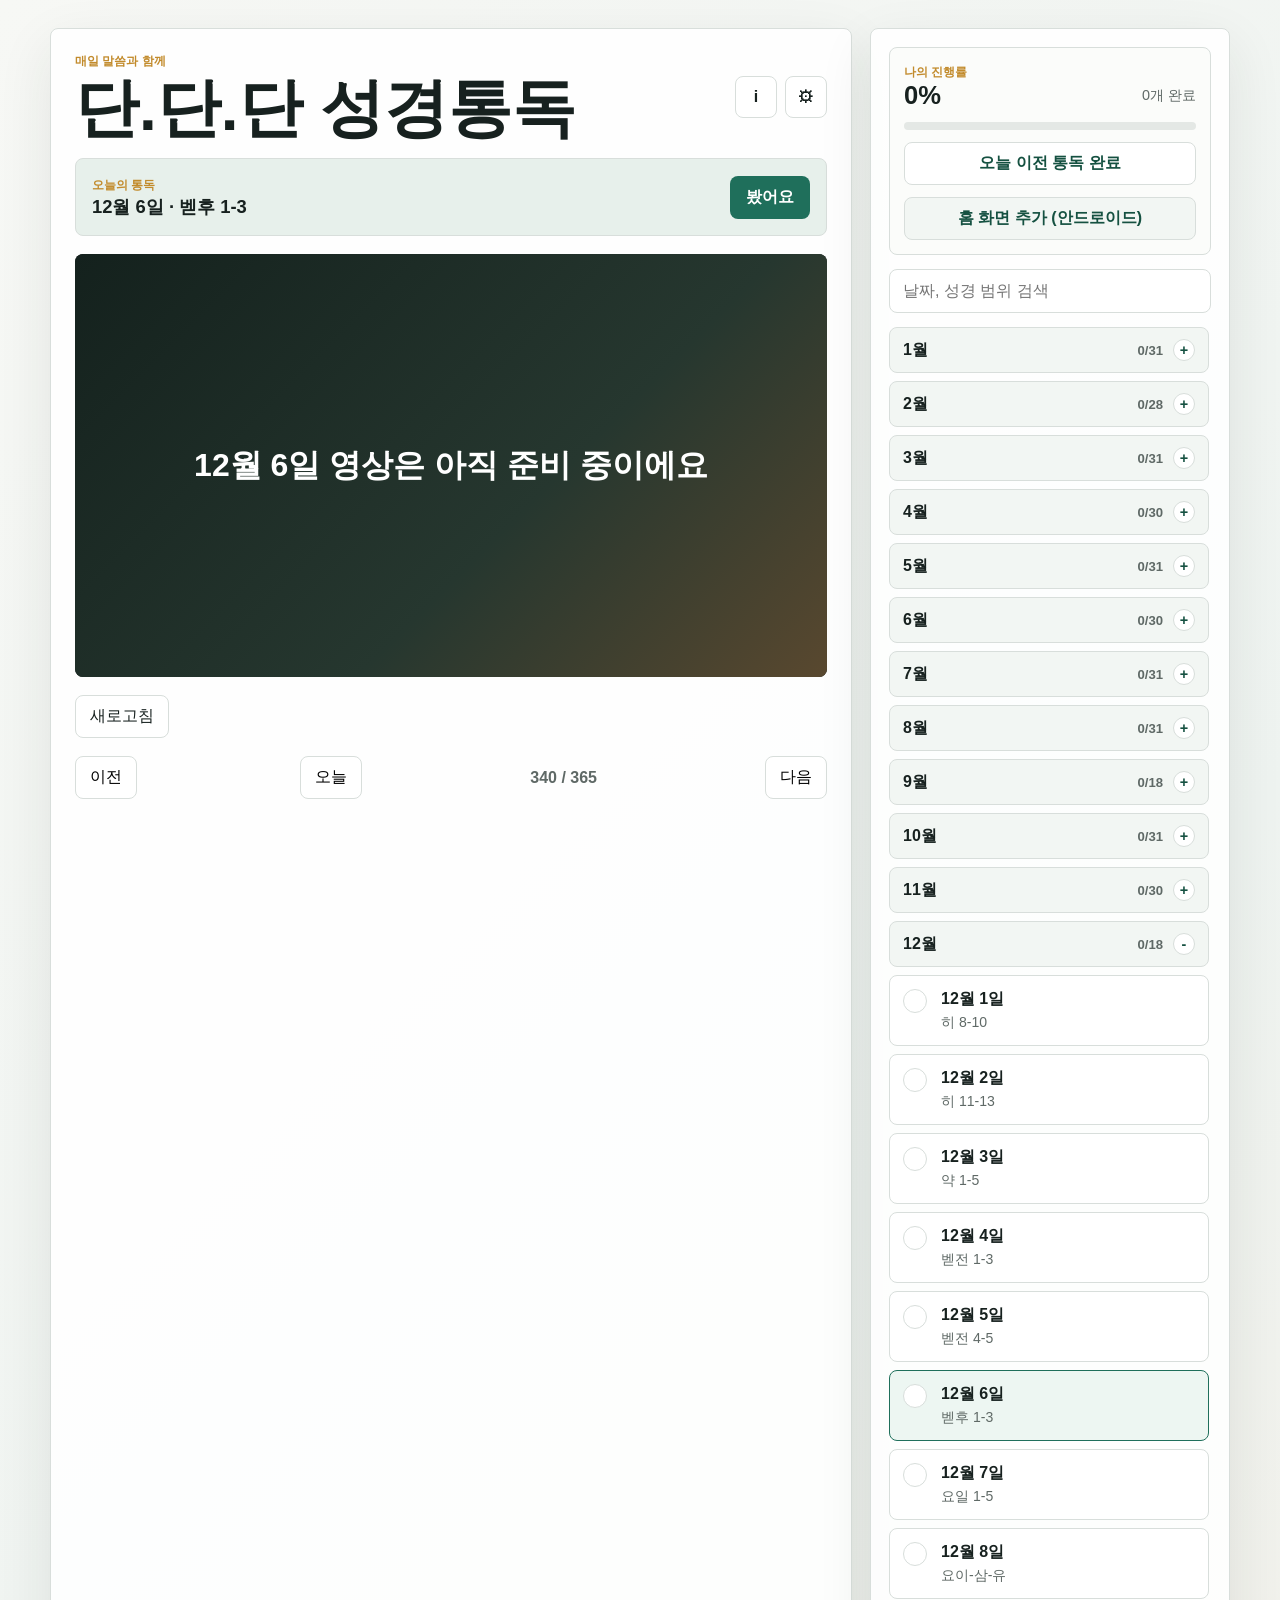
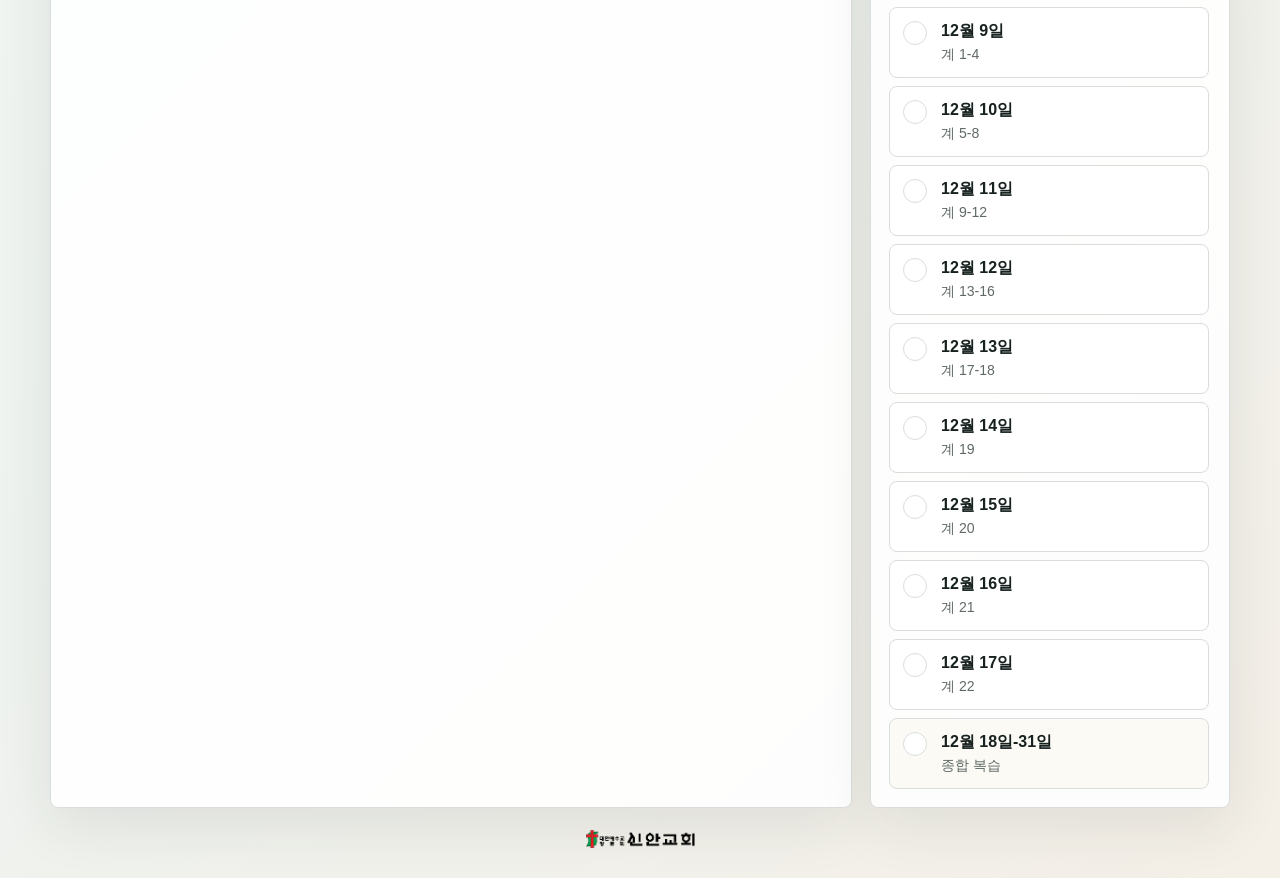
==== index.html @ 630aec78 "Add files via upload" ====
<!doctype html>
<html lang="ko">
  <head>
    <meta charset="utf-8" />
    <meta name="viewport" content="width=device-width, initial-scale=1" />
    <title>단.단.단 성경통독</title>
    <meta name="theme-color" content="#1f6f5b" />
    <meta name="apple-mobile-web-app-capable" content="yes" />
    <meta name="apple-mobile-web-app-title" content="단.단.단" />
    <link rel="manifest" href="./manifest.webmanifest?v=21" />
    <link rel="icon" href="./icon.svg" type="image/svg+xml" />
    <link rel="apple-touch-icon" href="./icon.svg" />
    <link rel="stylesheet" href="./styles.css?v=21" />
  </head>
  <body>
    <main class="app-shell">
      <section class="player-panel" aria-labelledby="app-title">
        <div class="topbar">
          <div class="brand-block">
            <p class="kicker">매일 말씀과 함께</p>
            <h1 id="app-title">단.단.단 성경통독</h1>
          </div>
          <div class="topbar-actions">
            <button class="icon-button" id="guideToggle" type="button" aria-label="앱 안내 열기" title="앱 안내">
              i
            </button>
            <button class="icon-button" id="settingsToggle" type="button" aria-label="설정 열기" title="설정">
              ⚙
            </button>
          </div>
        </div>

        <div class="today-strip">
          <div>
            <span class="label">오늘의 통독</span>
            <strong id="todayTitle">1일차 성경통독</strong>
          </div>
          <button id="completeToday" class="primary-action" type="button">봤어요</button>
        </div>

        <div class="video-frame">
          <iframe
            id="youtubePlayer"
            title="단.단.단 성경통독 영상"
            src=""
            allow="accelerometer; autoplay; clipboard-write; encrypted-media; gyroscope; picture-in-picture; web-share"
            allowfullscreen
          ></iframe>
          <div class="empty-player" id="emptyPlayer">
            <strong>교회 유튜브 재생목록을 연결해 주세요</strong>
            <button id="connectPlaylist" class="primary-action" type="button">재생목록 연결</button>
          </div>
        </div>
        <div class="video-actions">
          <button id="refreshApp" class="subtle-action" type="button">새로고침</button>
          <a class="youtube-link" id="openYoutube" href="#" target="_blank" rel="noreferrer">유튜브에서 열기</a>
        </div>

        <nav class="day-controls" aria-label="영상 이동">
          <button id="prevDay" type="button">이전</button>
          <button id="todayDay" type="button">오늘</button>
          <span id="dayPosition">1 / 1</span>
          <button id="nextDay" type="button">다음</button>
        </nav>
      </section>

      <aside class="list-panel" aria-label="통독 목록">
        <div class="progress-card">
          <span class="label">나의 진행률</span>
          <div class="progress-row">
            <strong id="progressText">0%</strong>
            <span id="progressCount">0개 완료</span>
          </div>
          <div class="progress-track" aria-hidden="true">
            <div id="progressFill"></div>
          </div>
          <button id="completeBeforeToday" class="secondary-action" type="button">오늘 이전 통독 완료</button>
          <button id="installApp" class="secondary-action install-action" type="button" hidden>홈 화면 추가 (안드로이드)</button>
        </div>

        <div class="search-row">
          <input id="searchInput" type="search" placeholder="날짜, 성경 범위 검색" aria-label="통독 영상 검색" />
        </div>

        <div class="playlist-list" id="playlistList"></div>
      </aside>
      <footer class="app-footer" aria-label="교회 로고">
        <img class="church-logo" src="./church-logo.png" alt="광명제일 신안교회" />
      </footer>
    </main>

    <dialog id="settingsDialog">
      <form method="dialog" class="settings-form">
        <div class="dialog-header">
          <h2>유튜브 연결</h2>
          <button class="icon-button" value="close" aria-label="닫기" title="닫기">×</button>
        </div>
        <label>
          재생목록 ID 또는 URL
          <input id="playlistInput" type="text" placeholder="https://www.youtube.com/playlist?list=..." />
        </label>
        <p>
          교회 유튜브 재생목록 주소를 붙여 넣으면 앱 전체가 그 목록으로 연결됩니다.
        </p>
        <menu>
          <button value="cancel" type="reset">취소</button>
          <button id="saveSettings" class="primary-action" value="default" type="button">저장</button>
        </menu>
      </form>
    </dialog>

    <dialog id="guideDialog">
      <form method="dialog" class="guide-dialog">
        <div class="dialog-header">
          <h2>앱 안내</h2>
          <button class="icon-button" value="close" aria-label="닫기" title="닫기">×</button>
        </div>

        <section class="guide-section" aria-labelledby="guide-install-title">
          <h3 id="guide-install-title">홈 화면에 바로가기 만들기</h3>
          <div class="guide-grid">
            <article class="guide-item">
              <span class="guide-icon" aria-hidden="true">
                <svg viewBox="0 0 24 24">
                  <rect x="6" y="2.5" width="12" height="19" rx="2.5"></rect>
                  <path d="M10 18.5h4"></path>
                  <path d="M12 6v7"></path>
                  <path d="M9.5 8.5 12 6l2.5 2.5"></path>
                </svg>
              </span>
              <div>
                <strong>아이폰</strong>
                <p>
                  Safari에서 앱 주소(dan.shinan.or.kr)를 연 뒤, 공유 버튼
                  <span class="inline-share-icon" aria-label="공유 버튼">
                    <svg viewBox="0 0 24 24" aria-hidden="true">
                      <path d="M12 3v12"></path>
                      <path d="M7.5 7.5 12 3l4.5 4.5"></path>
                      <path d="M5 11v8h14v-8"></path>
                    </svg>
                  </span>
                  을 누르고 <b>홈 화면에 추가</b>를 선택하세요.
                </p>
              </div>
            </article>

            <article class="guide-item">
              <span class="guide-icon" aria-hidden="true">
                <svg viewBox="0 0 24 24">
                  <path d="M12 3a9 9 0 1 0 9 9h-9z"></path>
                  <path d="M12 3v9h9"></path>
                  <path d="M12 12 6.5 20"></path>
                </svg>
              </span>
              <div>
                <strong>안드로이드</strong>
                <p>Chrome에서 앱 주소(dan.shinan.or.kr)로 들어간 후, 앱 안의 <b>홈 화면 추가 (안드로이드)</b> 버튼을 누르세요.</p>
              </div>
            </article>
          </div>
        </section>

        <section class="guide-notice" aria-labelledby="guide-video-title">
          <span class="guide-icon notice-icon" aria-hidden="true">
            <svg viewBox="0 0 24 24">
              <path d="M10 8 16 12l-6 4z"></path>
              <rect x="3" y="5" width="18" height="14" rx="3"></rect>
            </svg>
          </span>
          <div>
            <h3 id="guide-video-title">영상 연결 안내</h3>
            <p>
              이 앱은 교회 유튜브 영상을 연결해서 보여줍니다. 유튜브에 영상이 올라온 뒤 앱에 반영되기까지
              시간이 조금 걸릴 수 있어요. 영상이 보이지 않으면 <b>새로고침</b>을 눌러 주세요.
            </p>
          </div>
        </section>
      </form>
    </dialog>

    <script>
      (() => {
        const cacheStamp = new Date().toISOString().slice(0, 16).replace(/\D/g, "");
        const loadScript = (src) =>
          new Promise((resolve, reject) => {
            const script = document.createElement("script");
            script.src = src;
            script.onload = resolve;
            script.onerror = reject;
            document.body.appendChild(script);
          });

        loadScript(`./videos.js?fresh=${cacheStamp}`)
          .catch(() => {
            window.VIDEO_BY_DATE = window.VIDEO_BY_DATE || {};
          })
          .finally(() => loadScript("./app.js?v=21"));
      })();
    </script>
    <script>
      if ("serviceWorker" in navigator && window.location.protocol !== "file:") {
        window.addEventListener("load", () => {
          navigator.serviceWorker.register("./sw.js").catch(() => {});
        });
      }
    </script>
  </body>
</html>
---- styles.css ----
:root {
  color-scheme: light;
  --ink: #17211f;
  --muted: #5f6966;
  --line: #d8dedb;
  --paper: #f7f8f5;
  --panel: #ffffff;
  --accent: #1f6f5b;
  --accent-dark: #155141;
  --gold: #c28b2c;
  --soft: #e7f0eb;
  font-family: -apple-system, BlinkMacSystemFont, "Segoe UI", sans-serif;
}

* {
  box-sizing: border-box;
}

body {
  margin: 0;
  min-height: 100vh;
  background: linear-gradient(135deg, #f7f8f5 0%, #eef3f0 55%, #f4efe7 100%);
  color: var(--ink);
}

button,
input {
  font: inherit;
}

.app-shell {
  width: min(1180px, calc(100vw - 32px));
  min-height: 100vh;
  margin: 0 auto;
  padding: 28px 0;
  display: grid;
  grid-template-columns: minmax(0, 1fr) 360px;
  gap: 18px;
  align-items: stretch;
}

.app-footer {
  grid-column: 1 / -1;
  display: flex;
  justify-content: center;
  padding: 4px 0 2px;
}

.player-panel,
.list-panel {
  background: rgba(255, 255, 255, 0.9);
  border: 1px solid var(--line);
  border-radius: 8px;
  box-shadow: 0 18px 55px rgba(28, 41, 36, 0.09);
}

.player-panel {
  padding: 24px;
  display: flex;
  flex-direction: column;
  gap: 18px;
}

.topbar,
.today-strip,
.progress-row,
.day-controls,
.dialog-header,
menu {
  display: flex;
  align-items: center;
  justify-content: space-between;
  gap: 14px;
}

.topbar-actions {
  display: flex;
  align-items: center;
  gap: 8px;
  flex-shrink: 0;
}

.kicker,
.label {
  margin: 0 0 6px;
  color: var(--gold);
  font-size: 0.78rem;
  font-weight: 800;
  letter-spacing: 0;
}

h1,
h2 {
  margin: 0;
  letter-spacing: 0;
}

h1 {
  font-size: clamp(2rem, 5vw, 4.2rem);
  line-height: 1;
}

h2 {
  font-size: 1.2rem;
}

.brand-block {
  min-width: 0;
}

.church-logo {
  width: min(109px, 36vw);
  height: auto;
  display: block;
}

.icon-button {
  width: 42px;
  height: 42px;
  border: 1px solid var(--line);
  border-radius: 8px;
  background: var(--panel);
  color: var(--ink);
  cursor: pointer;
  font-weight: 900;
}

.today-strip {
  border: 1px solid var(--line);
  border-radius: 8px;
  padding: 16px;
  background: var(--soft);
}

.today-strip strong {
  display: block;
  font-size: 1.15rem;
}

.primary-action {
  border: 0;
  border-radius: 8px;
  background: var(--accent);
  color: white;
  padding: 11px 16px;
  font-weight: 800;
  cursor: pointer;
  white-space: nowrap;
}

.primary-action:hover {
  background: var(--accent-dark);
}

.secondary-action {
  width: 100%;
  margin-top: 12px;
  border: 1px solid var(--line);
  border-radius: 8px;
  background: var(--panel);
  color: var(--accent-dark);
  padding: 10px 12px;
  font-weight: 800;
  cursor: pointer;
}

.install-action {
  background: #f2f6f3;
}

.install-action[hidden] {
  display: none;
}

.video-frame {
  width: 100%;
  aspect-ratio: 16 / 9;
  overflow: hidden;
  border-radius: 8px;
  background: #101817;
  position: relative;
}

.video-frame iframe {
  width: 100%;
  height: 100%;
  border: 0;
  display: block;
}

.empty-player {
  position: absolute;
  inset: 0;
  display: none;
  place-items: center;
  align-content: center;
  gap: 16px;
  padding: 22px;
  text-align: center;
  background: linear-gradient(135deg, #14211d 0%, #26372f 60%, #59482f 100%);
  color: white;
}

.empty-player strong {
  font-size: clamp(1.2rem, 3.2vw, 2rem);
}

.day-controls button,
menu button,
.youtube-link,
.subtle-action {
  border: 1px solid var(--line);
  border-radius: 8px;
  background: var(--panel);
  padding: 10px 14px;
  cursor: pointer;
}

.video-actions {
  display: flex;
  align-items: center;
  justify-content: space-between;
  gap: 12px;
}

.subtle-action {
  color: var(--ink);
}

.youtube-link {
  color: var(--accent-dark);
  font-weight: 800;
  text-decoration: none;
}

#dayPosition {
  color: var(--muted);
  font-weight: 700;
  min-width: 76px;
  text-align: center;
}

.list-panel {
  padding: 18px;
  display: flex;
  flex-direction: column;
  gap: 14px;
  min-height: 0;
}

.progress-card {
  border: 1px solid var(--line);
  border-radius: 8px;
  padding: 14px;
  background: #fbfcfa;
}

.progress-row strong {
  font-size: 1.6rem;
}

.progress-row span {
  color: var(--muted);
  font-size: 0.9rem;
}

.progress-track {
  height: 8px;
  margin-top: 12px;
  border-radius: 999px;
  background: #e4e8e5;
  overflow: hidden;
}

#progressFill {
  width: 0%;
  height: 100%;
  background: var(--accent);
  transition: width 0.2s ease;
}

.search-row input,
.settings-form input {
  width: 100%;
  border: 1px solid var(--line);
  border-radius: 8px;
  padding: 12px 13px;
  color: var(--ink);
  background: white;
}

.playlist-list {
  overflow: auto;
  display: grid;
  gap: 8px;
  padding-right: 2px;
}

.month-section {
  display: grid;
  gap: 8px;
}

.month-toggle {
  width: 100%;
  border: 1px solid var(--line);
  border-radius: 8px;
  background: #f2f6f3;
  color: var(--ink);
  padding: 11px 13px;
  display: grid;
  grid-template-columns: 1fr auto auto;
  gap: 10px;
  align-items: center;
  text-align: left;
  font-weight: 900;
  cursor: pointer;
}

.month-toggle small {
  color: var(--muted);
  font-size: 0.82rem;
  font-weight: 800;
}

.month-indicator {
  width: 22px;
  height: 22px;
  display: grid;
  place-items: center;
  border-radius: 999px;
  background: var(--panel);
  border: 1px solid var(--line);
  color: var(--accent-dark);
  font-size: 0.9rem;
  line-height: 1;
}

.month-list {
  display: grid;
  gap: 8px;
}

.month-list[hidden] {
  display: none;
}

.day-item {
  width: 100%;
  text-align: left;
  border: 1px solid var(--line);
  border-radius: 8px;
  background: var(--panel);
  padding: 13px;
  display: grid;
  grid-template-columns: 28px 1fr;
  gap: 10px;
}

.day-item[aria-current="true"] {
  border-color: var(--accent);
  background: #edf6f2;
}

.check {
  width: 24px;
  height: 24px;
  display: grid;
  place-items: center;
  border-radius: 999px;
  border: 1px solid var(--line);
  color: transparent;
  background: var(--panel);
  cursor: pointer;
  user-select: none;
}

.check:focus-visible,
.day-open:focus-visible {
  outline: 3px solid rgba(31, 111, 91, 0.24);
  outline-offset: 2px;
}

.day-item.done .check {
  color: white;
  background: var(--accent);
  border-color: var(--accent);
}

.day-item.grouped {
  background: #fbfaf5;
}

.day-open {
  width: 100%;
  border: 0;
  background: transparent;
  padding: 0;
  color: inherit;
  text-align: left;
  cursor: pointer;
}

.day-open strong,
.day-open span {
  display: block;
}

.day-open span {
  margin-top: 3px;
  color: var(--muted);
  font-size: 0.88rem;
}

dialog {
  width: min(520px, calc(100vw - 28px));
  border: 1px solid var(--line);
  border-radius: 8px;
  padding: 0;
  color: var(--ink);
}

dialog::backdrop {
  background: rgba(10, 15, 14, 0.38);
}

.settings-form {
  padding: 18px;
  display: grid;
  gap: 16px;
}

.guide-dialog {
  padding: 18px;
  display: grid;
  gap: 18px;
}

.guide-section,
.guide-notice {
  display: grid;
  gap: 12px;
}

.guide-section h3,
.guide-notice h3 {
  margin: 0;
  font-size: 1rem;
}

.guide-grid {
  display: grid;
  gap: 10px;
}

.guide-item,
.guide-notice {
  border: 1px solid var(--line);
  border-radius: 8px;
  background: #fbfcfa;
  padding: 14px;
  display: grid;
  grid-template-columns: 42px 1fr;
  gap: 12px;
  align-items: start;
}

.guide-icon {
  width: 42px;
  height: 42px;
  border-radius: 999px;
  background: var(--soft);
  color: var(--accent-dark);
  display: grid;
  place-items: center;
}

.guide-icon svg {
  width: 25px;
  height: 25px;
  fill: none;
  stroke: currentColor;
  stroke-width: 1.8;
  stroke-linecap: round;
  stroke-linejoin: round;
}

.guide-icon svg path:first-child {
  fill: none;
}

.notice-icon {
  background: #fff5df;
  color: #8a5b11;
}

.guide-item strong {
  display: block;
  margin-bottom: 4px;
}

.guide-item p,
.guide-notice p {
  margin: 0;
  color: var(--muted);
  line-height: 1.55;
}

.inline-share-icon {
  width: 1.25em;
  height: 1.25em;
  display: inline-grid;
  place-items: center;
  vertical-align: -0.24em;
  color: var(--ink);
}

.inline-share-icon svg {
  width: 1.1em;
  height: 1.1em;
  fill: none;
  stroke: currentColor;
  stroke-width: 2;
  stroke-linecap: round;
  stroke-linejoin: round;
}

.settings-form label {
  display: grid;
  gap: 8px;
  font-weight: 800;
}

.settings-form p {
  margin: 0;
  color: var(--muted);
  line-height: 1.5;
}

menu {
  padding: 0;
  margin: 0;
}

@media (max-width: 860px) {
  .app-shell {
    width: min(100vw - 20px, 560px);
    grid-template-columns: 1fr;
    padding: 10px 0;
  }

  .player-panel,
  .list-panel {
    padding: 14px;
  }

  .today-strip {
    align-items: stretch;
    flex-direction: column;
  }

  .primary-action {
    width: 100%;
  }
}
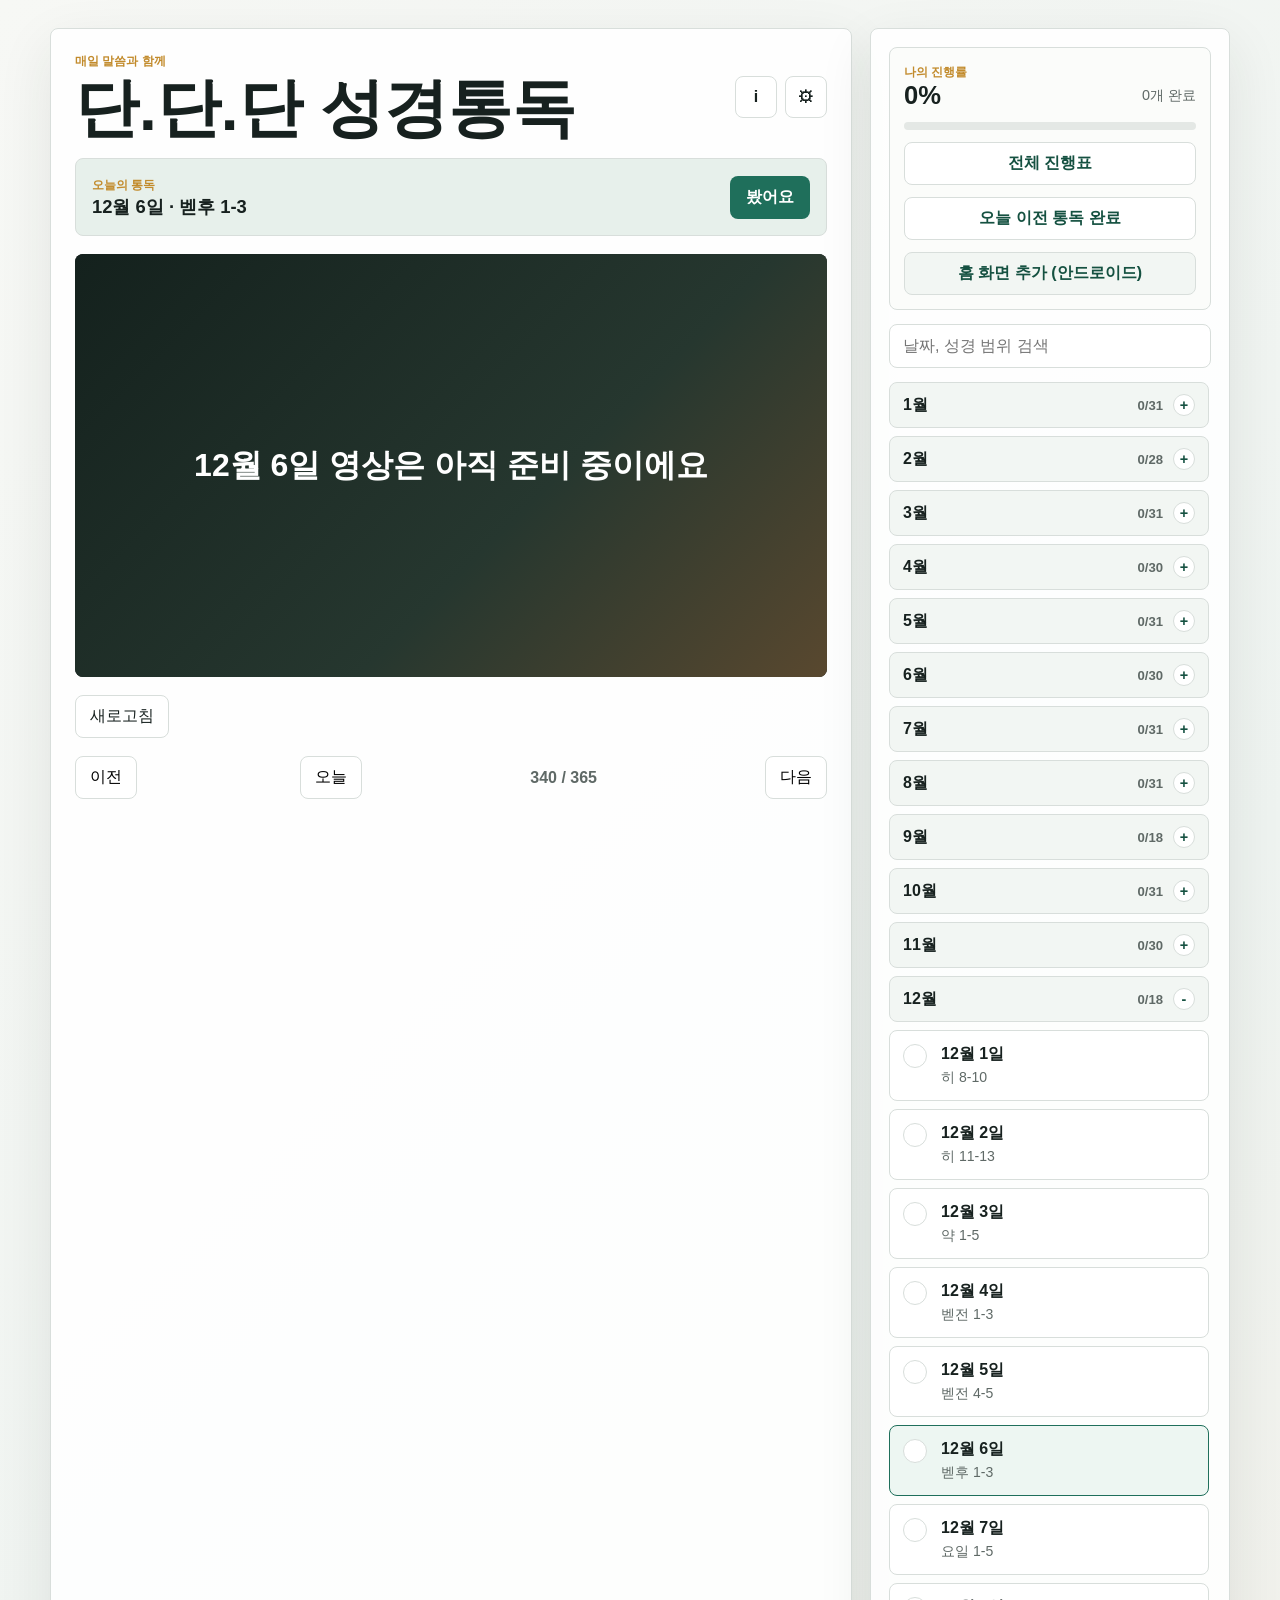
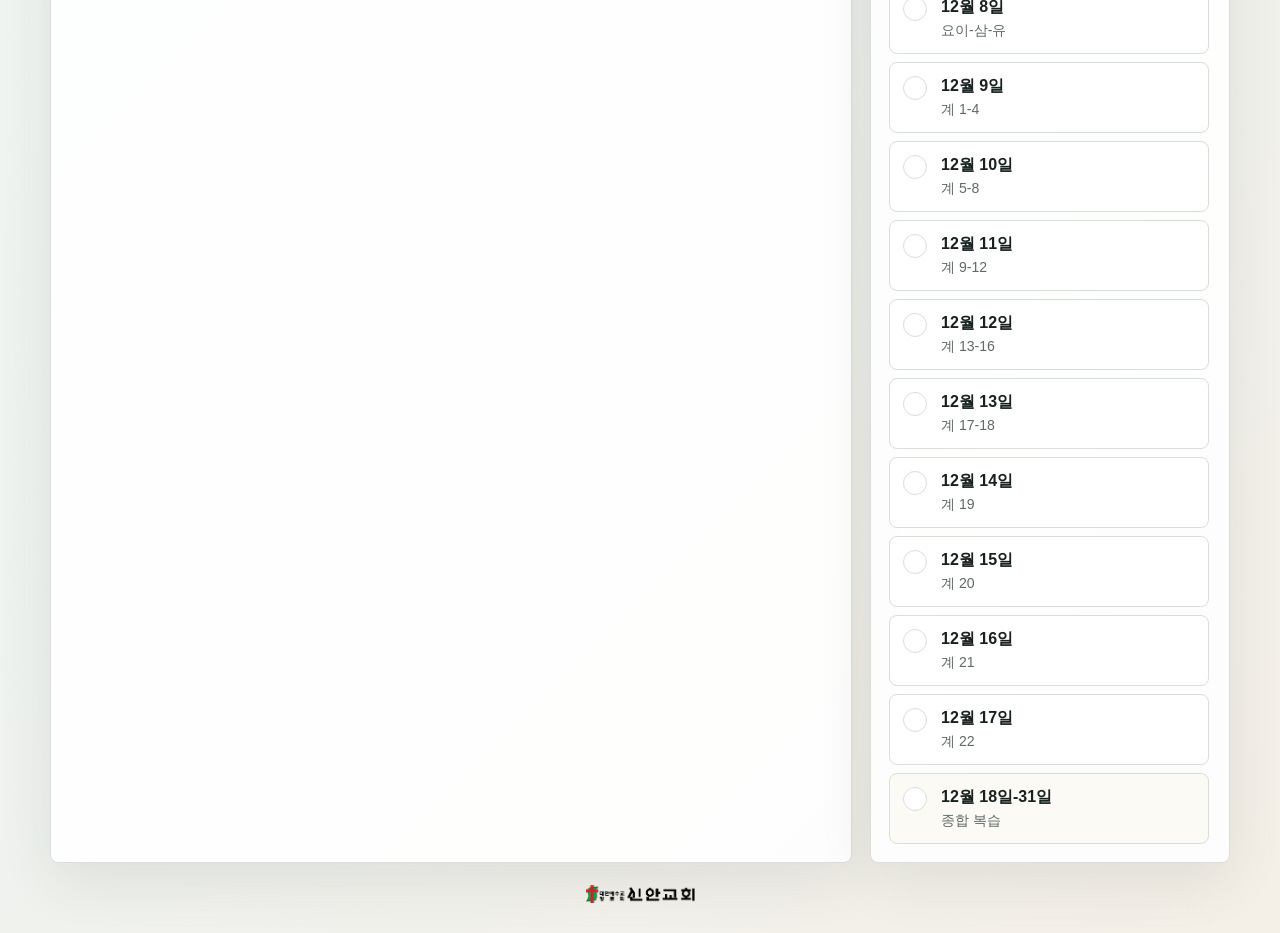
==== commit b049464d: "Add files via upload" ====
--- a/index.html
+++ b/index.html
@@ -7,10 +7,10 @@
     <meta name="theme-color" content="#1f6f5b" />
     <meta name="apple-mobile-web-app-capable" content="yes" />
     <meta name="apple-mobile-web-app-title" content="단.단.단" />
-    <link rel="manifest" href="./manifest.webmanifest?v=21" />
+    <link rel="manifest" href="./manifest.webmanifest?v=24" />
     <link rel="icon" href="./icon.svg" type="image/svg+xml" />
     <link rel="apple-touch-icon" href="./icon.svg" />
-    <link rel="stylesheet" href="./styles.css?v=21" />
+    <link rel="stylesheet" href="./styles.css?v=24" />
   </head>
   <body>
     <main class="app-shell">
@@ -74,6 +74,7 @@
           <div class="progress-track" aria-hidden="true">
             <div id="progressFill"></div>
           </div>
+          <button id="progressTableToggle" class="secondary-action" type="button">전체 진행표</button>
           <button id="completeBeforeToday" class="secondary-action" type="button">오늘 이전 통독 완료</button>
           <button id="installApp" class="secondary-action install-action" type="button" hidden>홈 화면 추가 (안드로이드)</button>
         </div>
@@ -178,6 +179,17 @@
       </form>
     </dialog>
 
+    <dialog id="progressDialog" class="wide-dialog">
+      <form method="dialog" class="progress-dialog">
+        <div class="dialog-header">
+          <h2>전체 진행표</h2>
+          <button class="icon-button" value="close" aria-label="닫기" title="닫기">×</button>
+        </div>
+        <div id="progressOverview" class="progress-overview"></div>
+        <div id="progressCalendar" class="progress-calendar"></div>
+      </form>
+    </dialog>
+
     <script>
       (() => {
         const cacheStamp = new Date().toISOString().slice(0, 16).replace(/\D/g, "");
@@ -194,7 +206,7 @@
           .catch(() => {
             window.VIDEO_BY_DATE = window.VIDEO_BY_DATE || {};
           })
-          .finally(() => loadScript("./app.js?v=21"));
+          .finally(() => loadScript("./app.js?v=24"));
       })();
     </script>
     <script>
--- a/styles.css
+++ b/styles.css
@@ -420,14 +420,114 @@
   color: var(--ink);
 }
 
+.wide-dialog {
+  width: min(820px, calc(100vw - 24px));
+}
+
 dialog::backdrop {
   background: rgba(10, 15, 14, 0.38);
 }
 
-.settings-form {
+.settings-form,
+.progress-dialog {
   padding: 18px;
   display: grid;
   gap: 16px;
+}
+
+.progress-overview {
+  display: grid;
+  grid-template-columns: repeat(4, minmax(0, 1fr));
+  gap: 8px;
+}
+
+.month-summary {
+  border: 1px solid var(--line);
+  border-radius: 8px;
+  padding: 11px;
+  background: #fbfcfa;
+  display: flex;
+  align-items: center;
+  justify-content: space-between;
+  gap: 8px;
+}
+
+.month-summary strong,
+.month-summary span {
+  display: block;
+}
+
+.month-summary span {
+  margin-top: 3px;
+  color: var(--muted);
+  font-size: 0.82rem;
+}
+
+.month-summary b {
+  color: var(--accent-dark);
+}
+
+.progress-calendar {
+  max-height: min(62vh, 680px);
+  overflow: auto;
+  display: grid;
+  gap: 14px;
+  padding-right: 2px;
+}
+
+.calendar-month {
+  display: grid;
+  gap: 8px;
+}
+
+.calendar-month h3 {
+  margin: 0;
+  font-size: 1rem;
+}
+
+.calendar-grid {
+  display: grid;
+  grid-template-columns: repeat(7, minmax(0, 1fr));
+  gap: 6px;
+}
+
+.calendar-day {
+  min-height: 46px;
+  border: 1px solid var(--line);
+  border-radius: 8px;
+  background: var(--panel);
+  color: var(--ink);
+  display: grid;
+  place-items: center;
+  gap: 1px;
+  padding: 6px 2px;
+  cursor: pointer;
+}
+
+.calendar-day span,
+.calendar-day b {
+  display: block;
+  line-height: 1;
+}
+
+.calendar-day b {
+  min-height: 12px;
+  color: var(--accent-dark);
+  font-size: 0.78rem;
+}
+
+.calendar-day.done {
+  background: var(--soft);
+  border-color: #bdd5ca;
+}
+
+.calendar-day.current {
+  outline: 3px solid rgba(31, 111, 91, 0.22);
+  outline-offset: 1px;
+}
+
+.calendar-day.grouped {
+  background: #fbfaf5;
 }
 
 .guide-dialog {
@@ -562,4 +662,12 @@
   .primary-action {
     width: 100%;
   }
-}
+
+  .progress-overview {
+    grid-template-columns: repeat(2, minmax(0, 1fr));
+  }
+
+  .calendar-day {
+    min-height: 42px;
+  }
+}
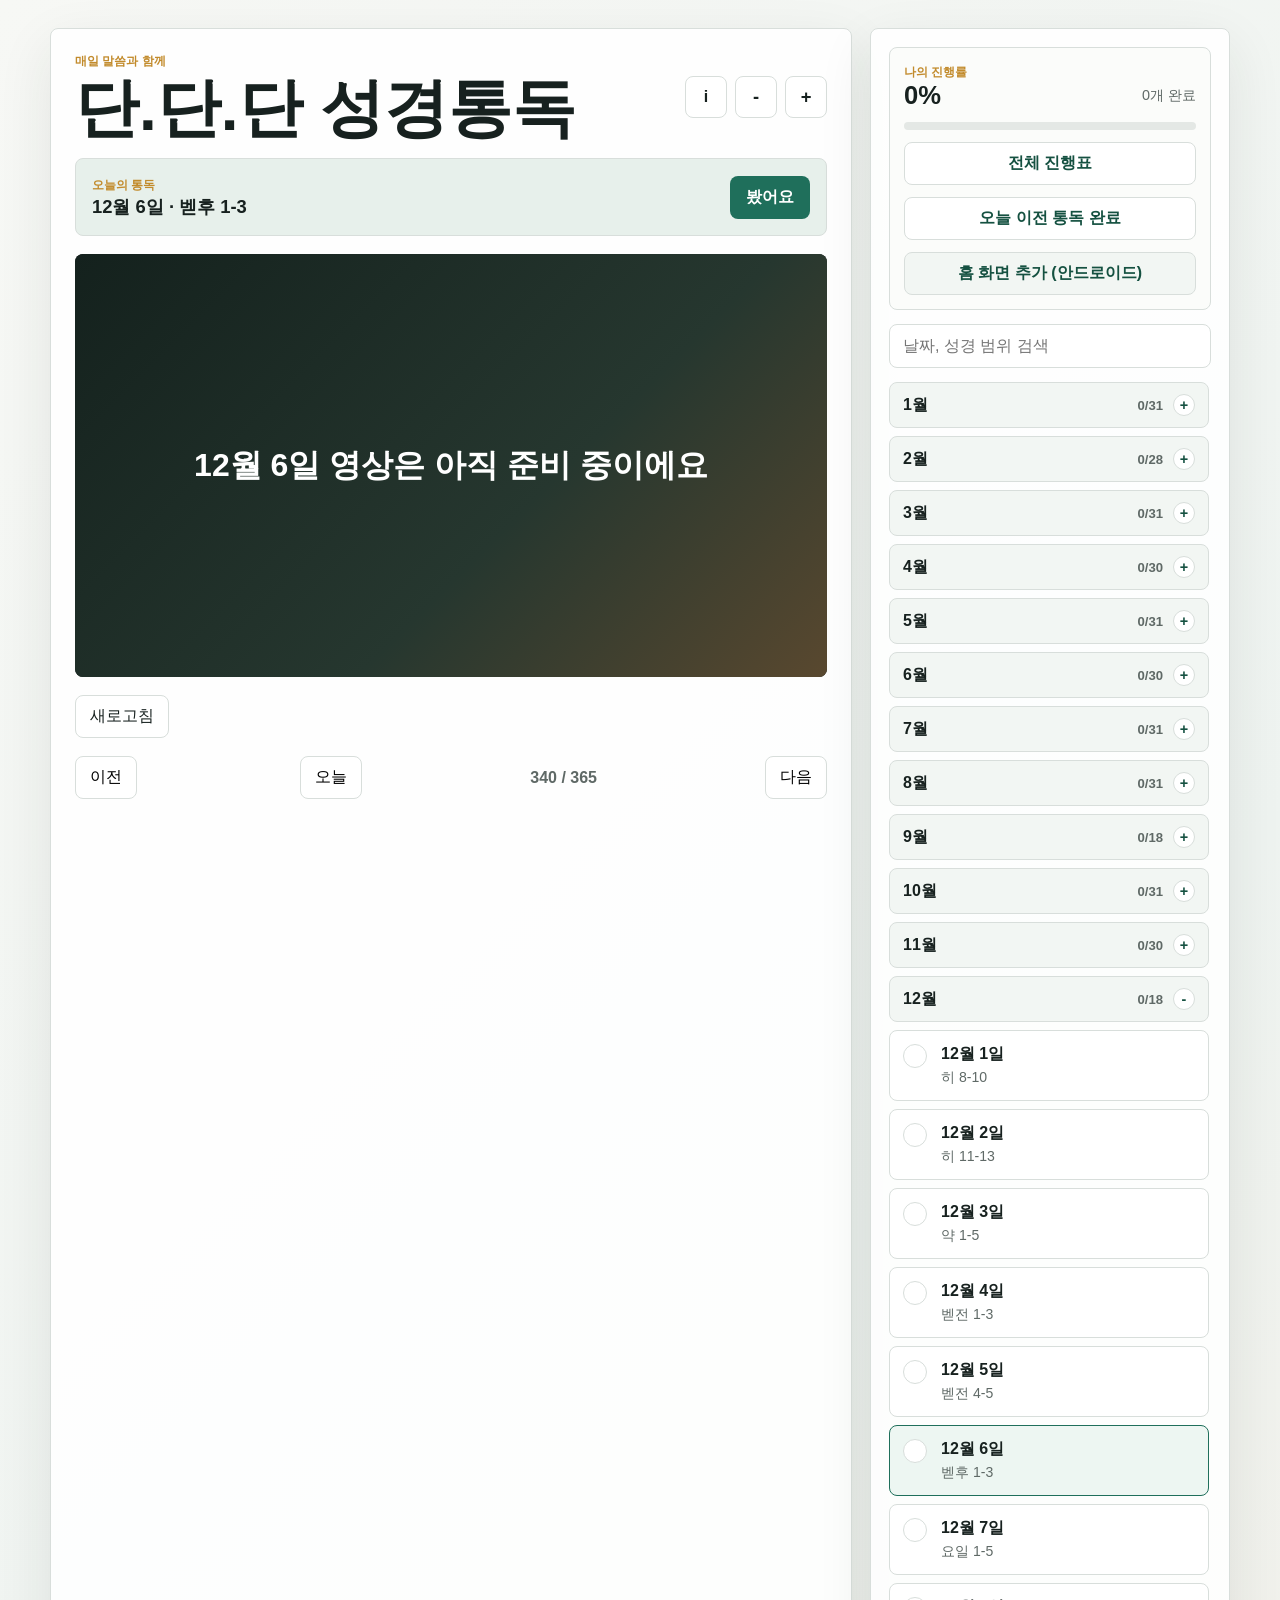
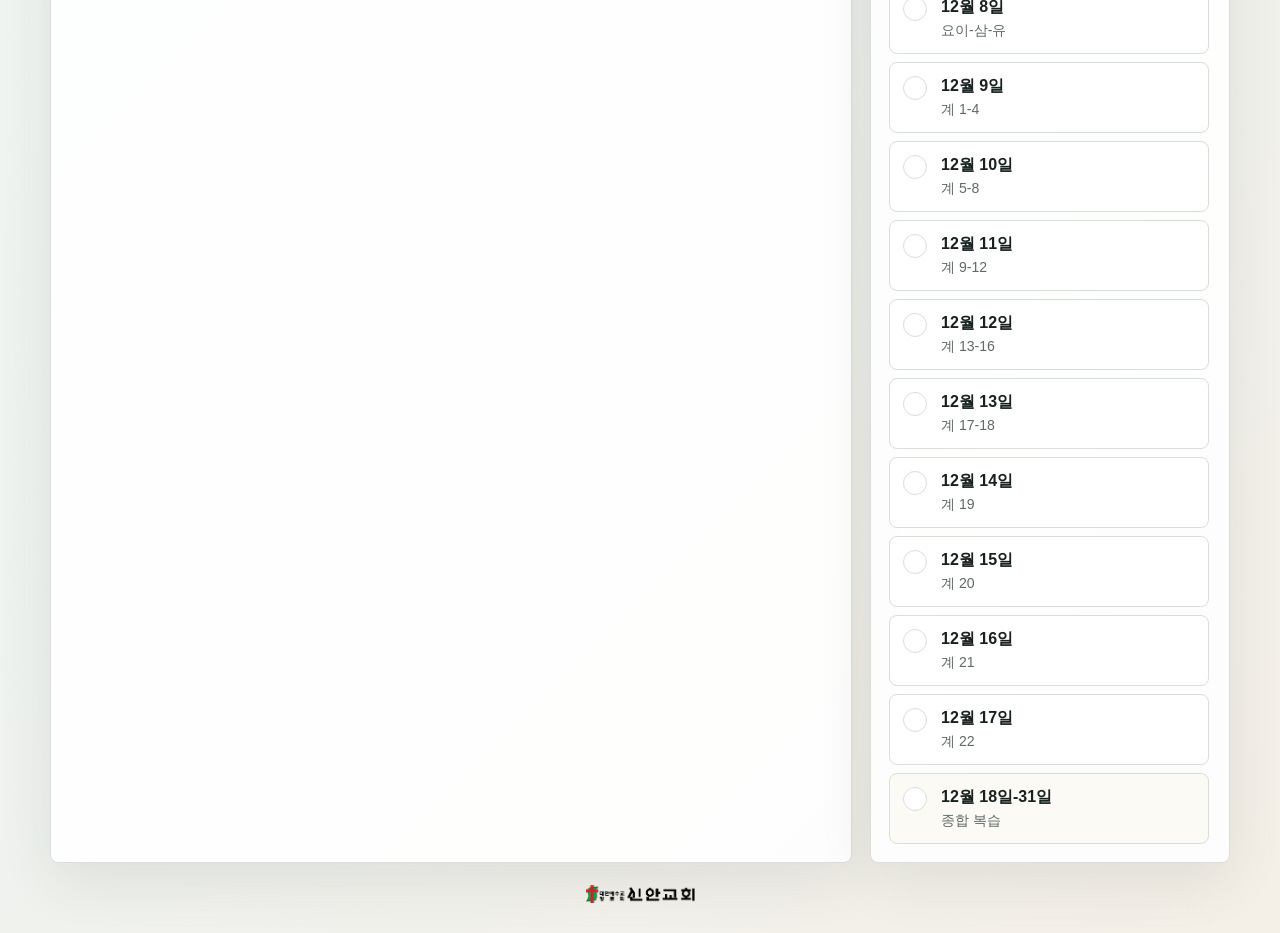
==== commit a7a2e0cb: "Add files via upload" ====
--- a/index.html
+++ b/index.html
@@ -7,10 +7,10 @@
     <meta name="theme-color" content="#1f6f5b" />
     <meta name="apple-mobile-web-app-capable" content="yes" />
     <meta name="apple-mobile-web-app-title" content="단.단.단" />
-    <link rel="manifest" href="./manifest.webmanifest?v=24" />
+    <link rel="manifest" href="./manifest.webmanifest?v=26" />
     <link rel="icon" href="./icon.svg" type="image/svg+xml" />
     <link rel="apple-touch-icon" href="./icon.svg" />
-    <link rel="stylesheet" href="./styles.css?v=24" />
+    <link rel="stylesheet" href="./styles.css?v=26" />
   </head>
   <body>
     <main class="app-shell">
@@ -24,7 +24,13 @@
             <button class="icon-button" id="guideToggle" type="button" aria-label="앱 안내 열기" title="앱 안내">
               i
             </button>
-            <button class="icon-button" id="settingsToggle" type="button" aria-label="설정 열기" title="설정">
+            <button class="icon-button text-size-button" id="decreaseTextSize" type="button" aria-label="글자 작게" title="글자 작게">
+              -
+            </button>
+            <button class="icon-button text-size-button" id="increaseTextSize" type="button" aria-label="글자 크게" title="글자 크게">
+              +
+            </button>
+            <button class="icon-button settings-hidden" id="settingsToggle" type="button" aria-label="설정 열기" title="설정">
               ⚙
             </button>
           </div>
@@ -206,7 +212,7 @@
           .catch(() => {
             window.VIDEO_BY_DATE = window.VIDEO_BY_DATE || {};
           })
-          .finally(() => loadScript("./app.js?v=24"));
+          .finally(() => loadScript("./app.js?v=26"));
       })();
     </script>
     <script>
--- a/styles.css
+++ b/styles.css
@@ -9,6 +9,7 @@
   --accent-dark: #155141;
   --gold: #c28b2c;
   --soft: #e7f0eb;
+  font-size: var(--app-font-size, 16px);
   font-family: -apple-system, BlinkMacSystemFont, "Segoe UI", sans-serif;
 }
 
@@ -21,6 +22,7 @@
   min-height: 100vh;
   background: linear-gradient(135deg, #f7f8f5 0%, #eef3f0 55%, #f4efe7 100%);
   color: var(--ink);
+  font-size: var(--app-font-size, 16px);
 }
 
 button,
@@ -123,6 +125,20 @@
   color: var(--ink);
   cursor: pointer;
   font-weight: 900;
+}
+
+.text-size-button {
+  font-size: 1.15rem;
+}
+
+.icon-button:disabled {
+  color: var(--muted);
+  opacity: 0.45;
+  cursor: default;
+}
+
+.settings-hidden {
+  display: none;
 }
 
 .today-strip {
@@ -659,6 +675,23 @@
     flex-direction: column;
   }
 
+  .topbar {
+    align-items: flex-start;
+  }
+
+  .topbar-actions {
+    gap: 6px;
+  }
+
+  .icon-button {
+    width: 38px;
+    height: 38px;
+  }
+
+  .text-size-button {
+    font-size: 1.05rem;
+  }
+
   .primary-action {
     width: 100%;
   }
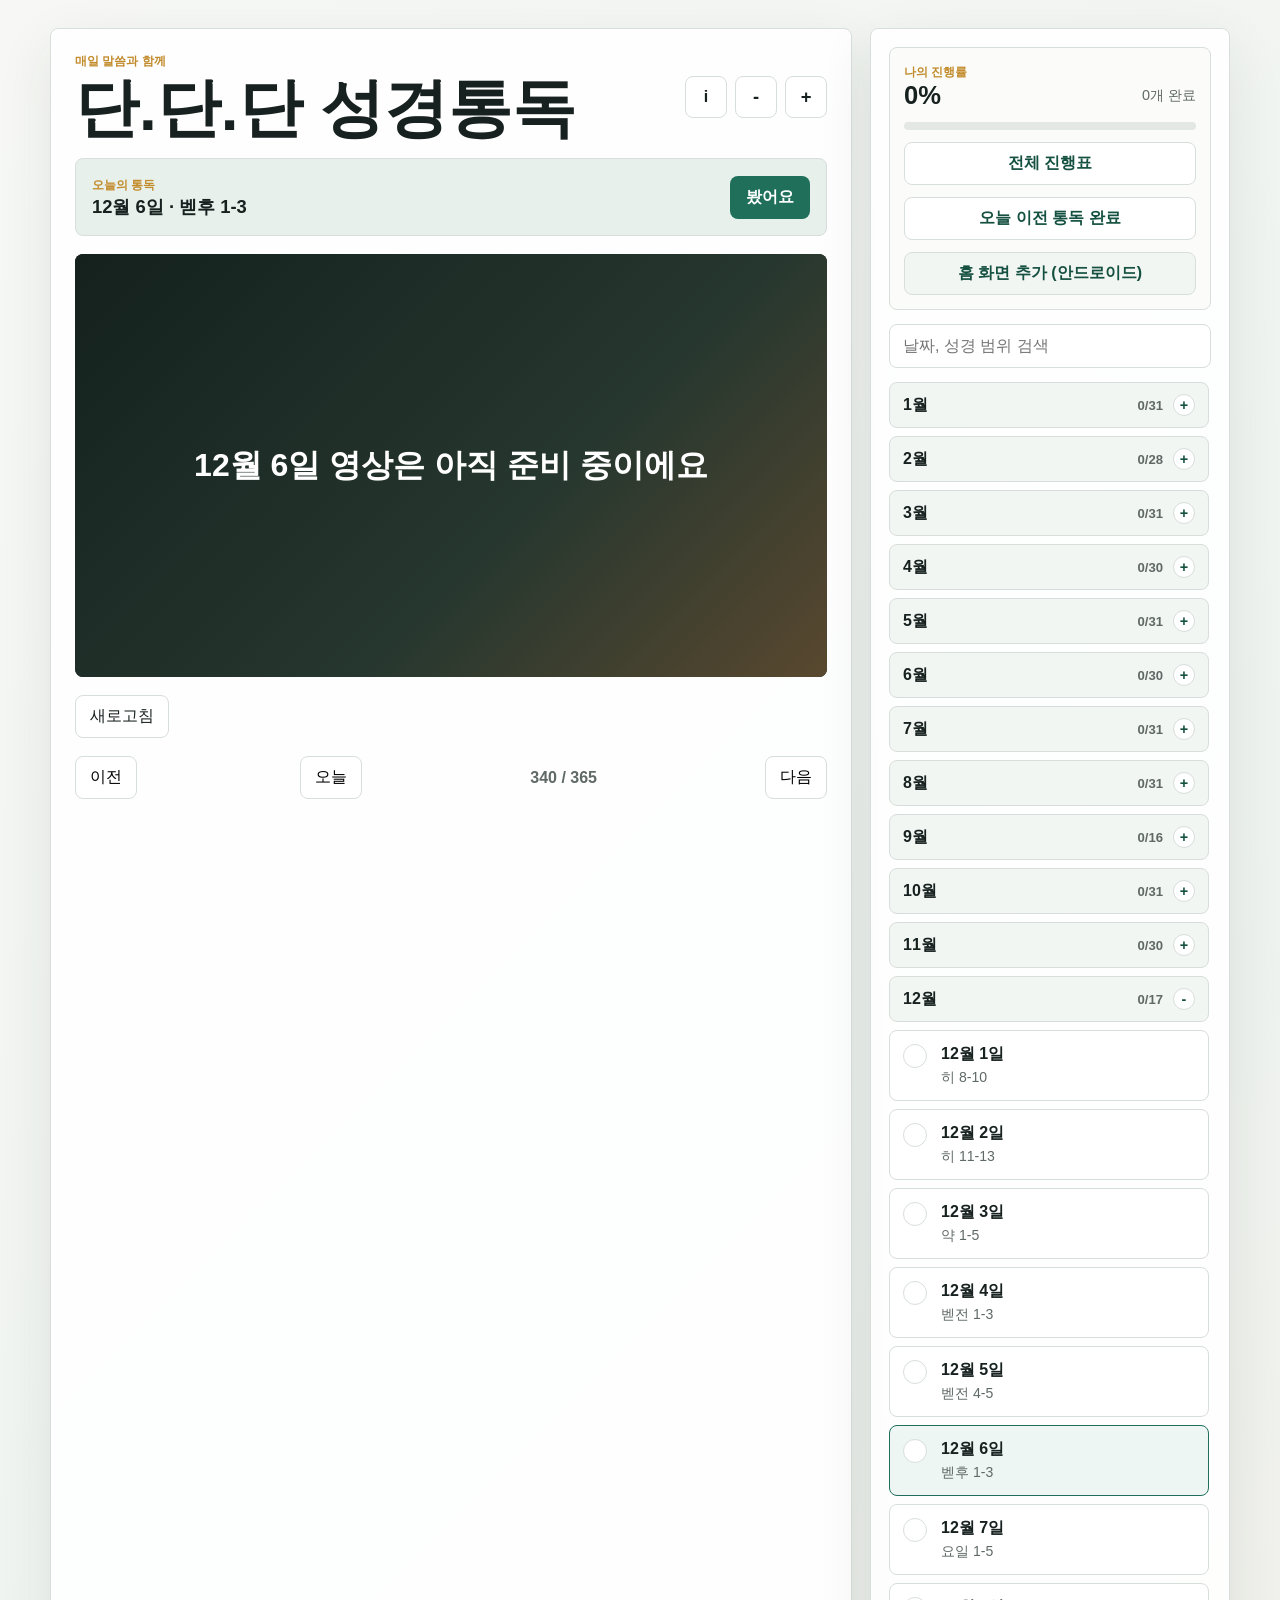
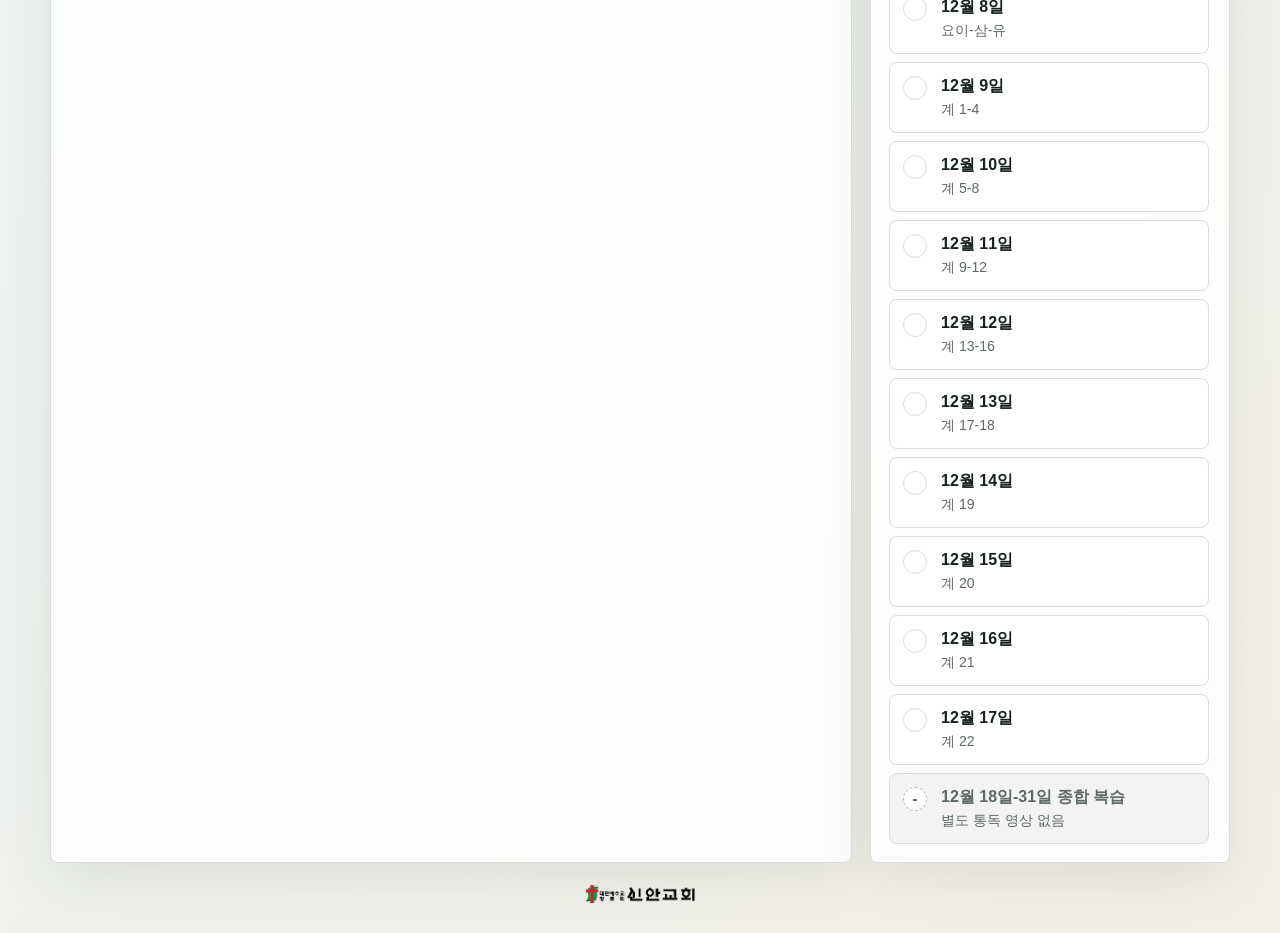
==== commit 2586ef6d: "Add files via upload" ====
--- a/index.html
+++ b/index.html
@@ -7,10 +7,10 @@
     <meta name="theme-color" content="#1f6f5b" />
     <meta name="apple-mobile-web-app-capable" content="yes" />
     <meta name="apple-mobile-web-app-title" content="단.단.단" />
-    <link rel="manifest" href="./manifest.webmanifest?v=26" />
+    <link rel="manifest" href="./manifest.webmanifest?v=28" />
     <link rel="icon" href="./icon.svg" type="image/svg+xml" />
     <link rel="apple-touch-icon" href="./icon.svg" />
-    <link rel="stylesheet" href="./styles.css?v=26" />
+    <link rel="stylesheet" href="./styles.css?v=28" />
   </head>
   <body>
     <main class="app-shell">
@@ -82,6 +82,7 @@
           </div>
           <button id="progressTableToggle" class="secondary-action" type="button">전체 진행표</button>
           <button id="completeBeforeToday" class="secondary-action" type="button">오늘 이전 통독 완료</button>
+          <button id="undoCompleteBeforeToday" class="secondary-action undo-action" type="button" hidden>방금 완료 처리 되돌리기</button>
           <button id="installApp" class="secondary-action install-action" type="button" hidden>홈 화면 추가 (안드로이드)</button>
         </div>
 
@@ -212,7 +213,7 @@
           .catch(() => {
             window.VIDEO_BY_DATE = window.VIDEO_BY_DATE || {};
           })
-          .finally(() => loadScript("./app.js?v=26"));
+          .finally(() => loadScript("./app.js?v=28"));
       })();
     </script>
     <script>
--- a/styles.css
+++ b/styles.css
@@ -184,7 +184,13 @@
   background: #f2f6f3;
 }
 
-.install-action[hidden] {
+.undo-action {
+  background: #fff7e8;
+  color: #8a5b11;
+}
+
+.install-action[hidden],
+.undo-action[hidden] {
   display: none;
 }
 
@@ -407,6 +413,23 @@
   background: #fbfaf5;
 }
 
+.day-item.inactive {
+  background: #f3f4f2;
+  color: var(--muted);
+}
+
+.inactive-mark {
+  width: 24px;
+  height: 24px;
+  display: grid;
+  place-items: center;
+  border-radius: 999px;
+  border: 1px dashed #b7bfbb;
+  color: var(--muted);
+  background: #fff;
+  font-weight: 900;
+}
+
 .day-open {
   width: 100%;
   border: 0;
@@ -418,11 +441,15 @@
 }
 
 .day-open strong,
-.day-open span {
+.day-open span,
+.day-static,
+.day-static strong,
+.day-static span {
   display: block;
 }
 
-.day-open span {
+.day-open span,
+.day-static span {
   margin-top: 3px;
   color: var(--muted);
   font-size: 0.88rem;
@@ -544,6 +571,13 @@
 
 .calendar-day.grouped {
   background: #fbfaf5;
+}
+
+.calendar-day.inactive {
+  background: #f0f1ef;
+  color: #9aa39f;
+  border-style: dashed;
+  cursor: default;
 }
 
 .guide-dialog {
